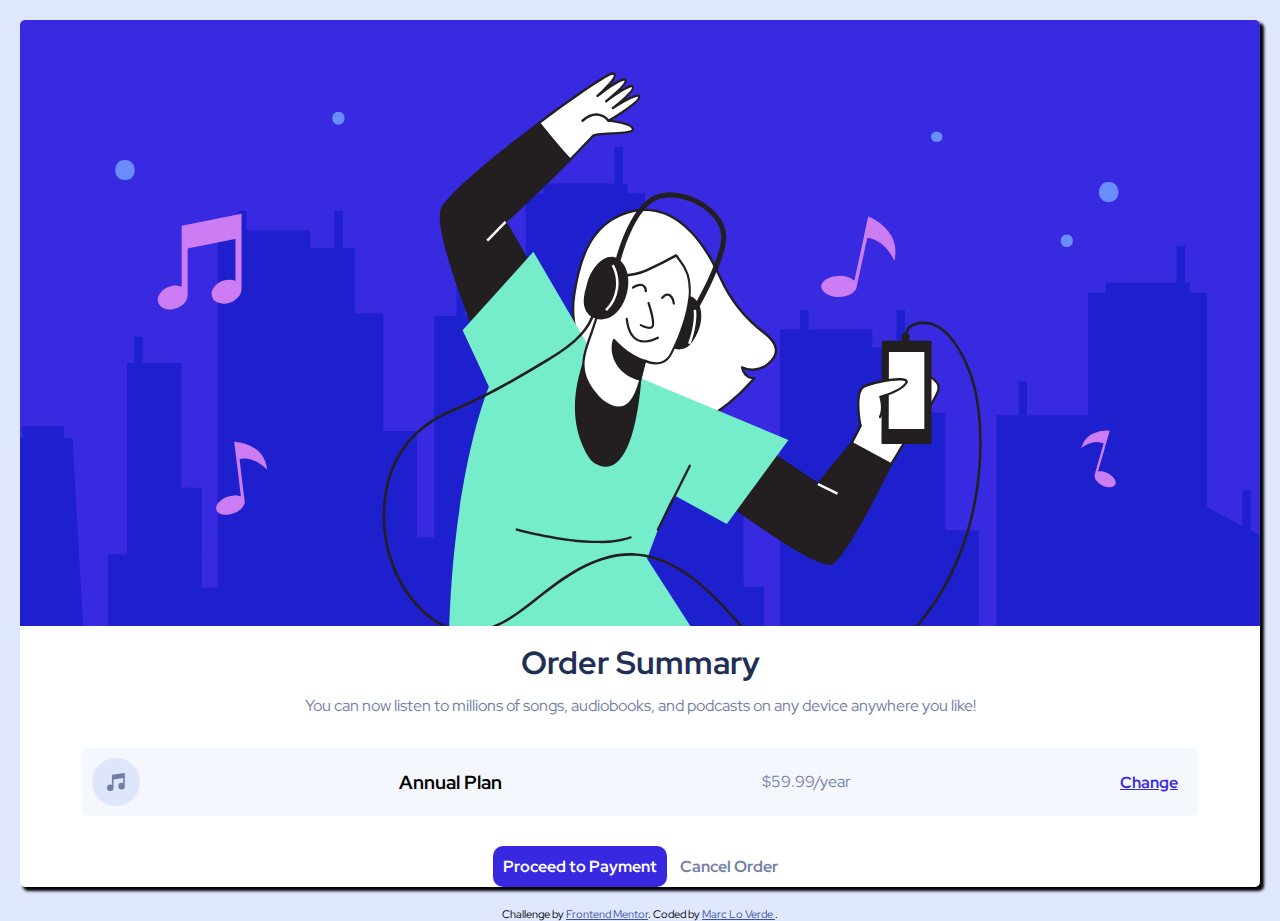
==== index.html @ dd8eca47 "updated" ====
<!DOCTYPE html>
<html lang="en">

<head>
  <meta charset="UTF-8">
  <meta name="viewport" content="width=device-width, initial-scale=1.0">
  <!-- displays site properly based on user's device -->
  <link rel="preconnect" href="https://fonts.googleapis.com">
  <link rel="preconnect" href="https://fonts.gstatic.com" crossorigin>
  <link rel="icon" type="image/png" sizes="32x32" href="./images/favicon-32x32.png">
  <link rel="stylesheet" href="styles.css">

  <title>Frontend Mentor | Order summary card</title>

</head>

<body>
  <div class="bg-image"></div>
  <div class="container">
    <img class="hero" src="images/illustration-hero.svg" alt="">
    <h1> Order Summary</h1>
    <p>You can now listen to millions of songs, audiobooks, and podcasts on any
      device anywhere you like!
    </p>
    <div>
      <article class="pricing">
      <img src="images/icon-music.svg" alt="">
        <h3>Annual Plan</h3>
        <p>$59.99/year</p>
        <button class="btn button-change">Change</button>
      </article>
    </div>
    <div class="buttons">
      <button class="btn button-proceed">Proceed to Payment</button>
      <button class="btn button-cancel">Cancel Order</button>
    </div>
  </div>
  <div class="attribution">
    Challenge by <a href="https://www.frontendmentor.io?ref=challenge" target="_blank">Frontend Mentor</a>.
    Coded by <a href="#"> Marc Lo Verde </a>.
  </div>
</body>

</html>
---- styles.css ----
/* import fonts Red Hat Display 500, 700, 900 */
@import url('https://fonts.googleapis.com/css2?family=Red+Hat+Display:wght@500;700;900&display=swap');


:root {
    /* pale blue */
    --clr--primary-color: hsl(225, 100%, 94%);
    /* bright blue */
    --clr--secondary-color: hsl(245, 75%, 52%);
    /* white */
    --clr--white: hsl(0, 0%, 100%);
    /* black */
    --clr--black: hsl(0, 0%, 0%);

    /* Neutral colors */
    --clr--very-pale-blue: hsl(225, 100%, 98%);
    --clr--desaturated-blue: hsl(224, 23%, 55%);
    --clr--dark-blue: hsl(223, 47%, 23%);


}

* {
    box-sizing: border-box;
    margin: 0;
    padding: 0;
}

img {
    max-width: 100%;
}

body {
    font-family: 'Red Hat Display', sans-serif;
    background-color: var(--clr--primary-color);
    text-align: center;
}

p {
    font-size: 1rem;
    line-height: 1.5;
    color: var(--clr--desaturated-blue);
}

button {
    font-family: inherit;
}

.bg-image {
    background-image: url('./images/pattern-background-mobile.svg') no-repeat center/cover;
    height: 25rem;
    position: absolute;
    top: 0;
    bottom: 0;
    left: 0;
    right: 0;
    z-index: -1;

}

.btn {
    cursor: pointer;
    transition: all 0.2s ease-in-out;
    border: none;
    padding: 0.313rem 0.625rem;
    border-radius: 0.625rem;
    font-size: 1rem;
    font-weight: bold;
}

.button-change {
    background-color: transparent;
    color: var(--clr--secondary-color);
    text-decoration: underline;
}

.button-change:hover {
    opacity: 0.7;
}

.button-proceed {
    background-color: var(--clr--secondary-color);
    color: var(--clr--white);
    padding: 0.625rem;
}

.button-proceed:hover {
    opacity: 0.7;
}

.button-cancel {
    background-color: transparent;
    color: var(--clr--desaturated-blue);
}

.button-cancel:hover {
    color: var(--clr--dark-blue);
}

.container {
    background-color: var(--clr--white);
    margin: 1.25rem;
    box-shadow: 0.188rem 0.188rem 0.188rem var(--clr--black);
    border-radius: 0.313rem;
    
}

.container img.hero {
    width: 100%;
    border-radius: 0.313rem 0.313rem 0 0;
}

.container h1 {
    color: var(--clr--dark-blue);
    margin: 0.625rem 0;
}

.container .pricing{
    display: flex;
    align-items: center;
    justify-content: space-between;
    margin: 1.875rem auto;
    padding: 0.625rem;
    background-color: var(--clr--very-pale-blue);
    width: 90%;
    border-radius: 0.313rem;

}

.container .pricing article {
    display: flex;
    align-items: center;
    justify-content: center;
}

.container .pricing article img {
    margin-right: 0.625rem;
}


h1 {
    color: var(--clr--dark-blue);
}

/* Attributions from challenge */

.attribution {
    font-size: 11px;
    text-align: center;
}

.attribution a {
    color: hsl(228, 45%, 44%);
}

@media (min-width: 48rem) {
    .bg-image {
        background-image: url('./images/pattern-background-desktop.svg')no-repeat center/cover;
        height: 50vh;
    }
}
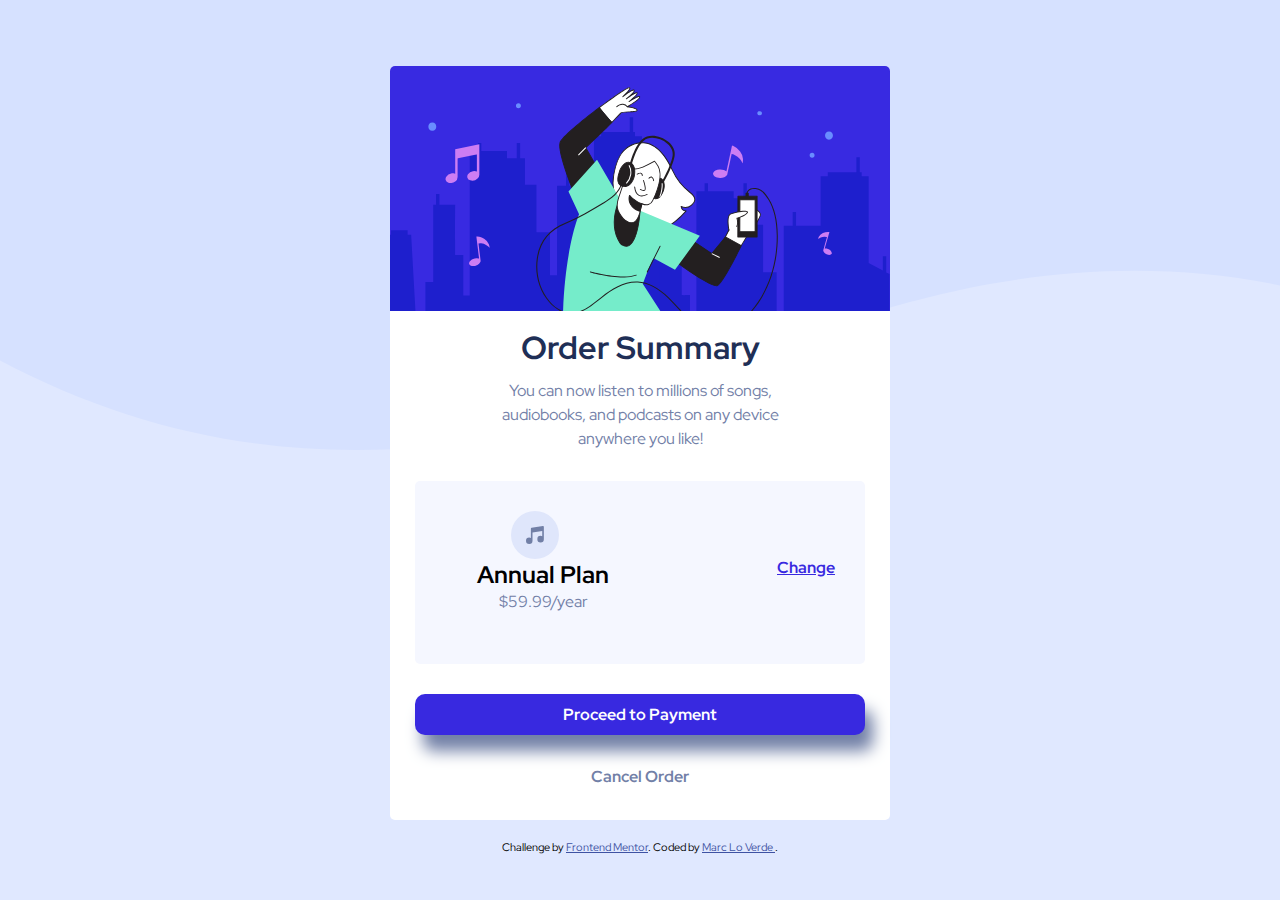
==== commit 40fb7ce3: "updated" ====
--- a/index.html
+++ b/index.html
@@ -19,16 +19,15 @@
   <div class="container">
     <img class="hero" src="images/illustration-hero.svg" alt="">
     <h1> Order Summary</h1>
-    <p>You can now listen to millions of songs, audiobooks, and podcasts on any
-      device anywhere you like!
-    </p>
-    <div>
+    <p class="description">You can now listen to millions of songs,<br> audiobooks, and podcasts on any
+      device <br> anywhere you like!</p>
+    <div class="pricing">
       <article class="pricing">
-      <img src="images/icon-music.svg" alt="">
-        <h3>Annual Plan</h3>
-        <p>$59.99/year</p>
-        <button class="btn button-change">Change</button>
+        <img src="images/icon-music.svg" alt="">
+        <h2>Annual Plan</h3>
+          <p class="price">$59.99/year</p>
       </article>
+      <button class="btn button-change">Change</button>
     </div>
     <div class="buttons">
       <button class="btn button-proceed">Proceed to Payment</button>
@@ -37,7 +36,7 @@
   </div>
   <div class="attribution">
     Challenge by <a href="https://www.frontendmentor.io?ref=challenge" target="_blank">Frontend Mentor</a>.
-    Coded by <a href="#"> Marc Lo Verde </a>.
+    Coded by <a href="https://www.mlv-online.com/"> Marc Lo Verde </a>.
   </div>
 </body>
 
--- a/styles.css
+++ b/styles.css
@@ -20,6 +20,7 @@
 
 }
 
+
 * {
     box-sizing: border-box;
     margin: 0;
@@ -31,9 +32,14 @@
 }
 
 body {
+    display: flex;
+    flex-direction: column;
+    align-items: center;
+    justify-content: center;
     font-family: 'Red Hat Display', sans-serif;
     background-color: var(--clr--primary-color);
     text-align: center;
+    min-height: 100vh;
 }
 
 p {
@@ -47,7 +53,9 @@
 }
 
 .bg-image {
-    background-image: url('./images/pattern-background-mobile.svg') no-repeat center/cover;
+    background-image: url(/images/pattern-background-mobile.svg);
+    background-repeat: no-repeat;
+    background-size: cover;
     height: 25rem;
     position: absolute;
     top: 0;
@@ -57,6 +65,71 @@
     z-index: -1;
 
 }
+
+/* "main" container */
+
+.container {
+    background-color: var(--clr--white);
+    margin: 1.25rem;
+    box-shadow: 0.5rem 1rem 1rem var(--clr--black 0.4); 
+    border-radius: 0.313rem;
+    padding-bottom: 1.25rem;
+
+}
+
+.container img.hero {
+    width: 100%;
+    border-radius: 0.313rem 0.313rem 0 0;
+}
+
+.container h1 {
+    color: var(--clr--dark-blue);
+    margin: 0.625rem 0;
+}
+
+.container p.description {
+    padding: 0 1.875rem;
+}
+
+.container .pricing {
+    display: flex;
+    align-items: center;
+    justify-content: space-between;
+    margin: 1.875rem auto;
+    padding-bottom: 0.625rem;
+    background-color: var(--clr--very-pale-blue);
+    width: 90%;
+    border-radius: 0.313rem;
+
+}
+
+.container .pricing article {
+    display: flex;
+    flex-direction: column;
+    align-items: center;
+    justify-content: center;
+    margin-right: 6rem;
+}
+
+.container .pricing article img {
+    margin-right: 1rem;
+}
+
+.container .pricing article p.price {
+    display: flex;
+    flex-direction: column;
+    align-items: center;
+    justify-content: center;
+}
+
+.container .buttons {
+    display: flex;
+    flex-direction: column;
+    align-items: center;
+    justify-content: center;
+}
+
+/* Buttons */
 
 .btn {
     cursor: pointer;
@@ -72,6 +145,7 @@
     background-color: transparent;
     color: var(--clr--secondary-color);
     text-decoration: underline;
+    margin-right: 1.25rem;
 }
 
 .button-change:hover {
@@ -79,9 +153,12 @@
 }
 
 .button-proceed {
+    box-shadow: 0.5rem 1rem 1rem var(--clr--desaturated-blue); 
     background-color: var(--clr--secondary-color);
     color: var(--clr--white);
     padding: 0.625rem;
+    margin-bottom: 1.625rem;
+    width: 90%;
 }
 
 .button-proceed:hover {
@@ -91,54 +168,10 @@
 .button-cancel {
     background-color: transparent;
     color: var(--clr--desaturated-blue);
+    margin-bottom: 0.5rem;
 }
 
 .button-cancel:hover {
-    color: var(--clr--dark-blue);
-}
-
-.container {
-    background-color: var(--clr--white);
-    margin: 1.25rem;
-    box-shadow: 0.188rem 0.188rem 0.188rem var(--clr--black);
-    border-radius: 0.313rem;
-    
-}
-
-.container img.hero {
-    width: 100%;
-    border-radius: 0.313rem 0.313rem 0 0;
-}
-
-.container h1 {
-    color: var(--clr--dark-blue);
-    margin: 0.625rem 0;
-}
-
-.container .pricing{
-    display: flex;
-    align-items: center;
-    justify-content: space-between;
-    margin: 1.875rem auto;
-    padding: 0.625rem;
-    background-color: var(--clr--very-pale-blue);
-    width: 90%;
-    border-radius: 0.313rem;
-
-}
-
-.container .pricing article {
-    display: flex;
-    align-items: center;
-    justify-content: center;
-}
-
-.container .pricing article img {
-    margin-right: 0.625rem;
-}
-
-
-h1 {
     color: var(--clr--dark-blue);
 }
 
@@ -155,7 +188,11 @@
 
 @media (min-width: 48rem) {
     .bg-image {
-        background-image: url('./images/pattern-background-desktop.svg')no-repeat center/cover;
+        background-image: url(/images/pattern-background-desktop.svg);
         height: 50vh;
     }
+
+    .container {
+        width: 31.25rem;
+    }
 }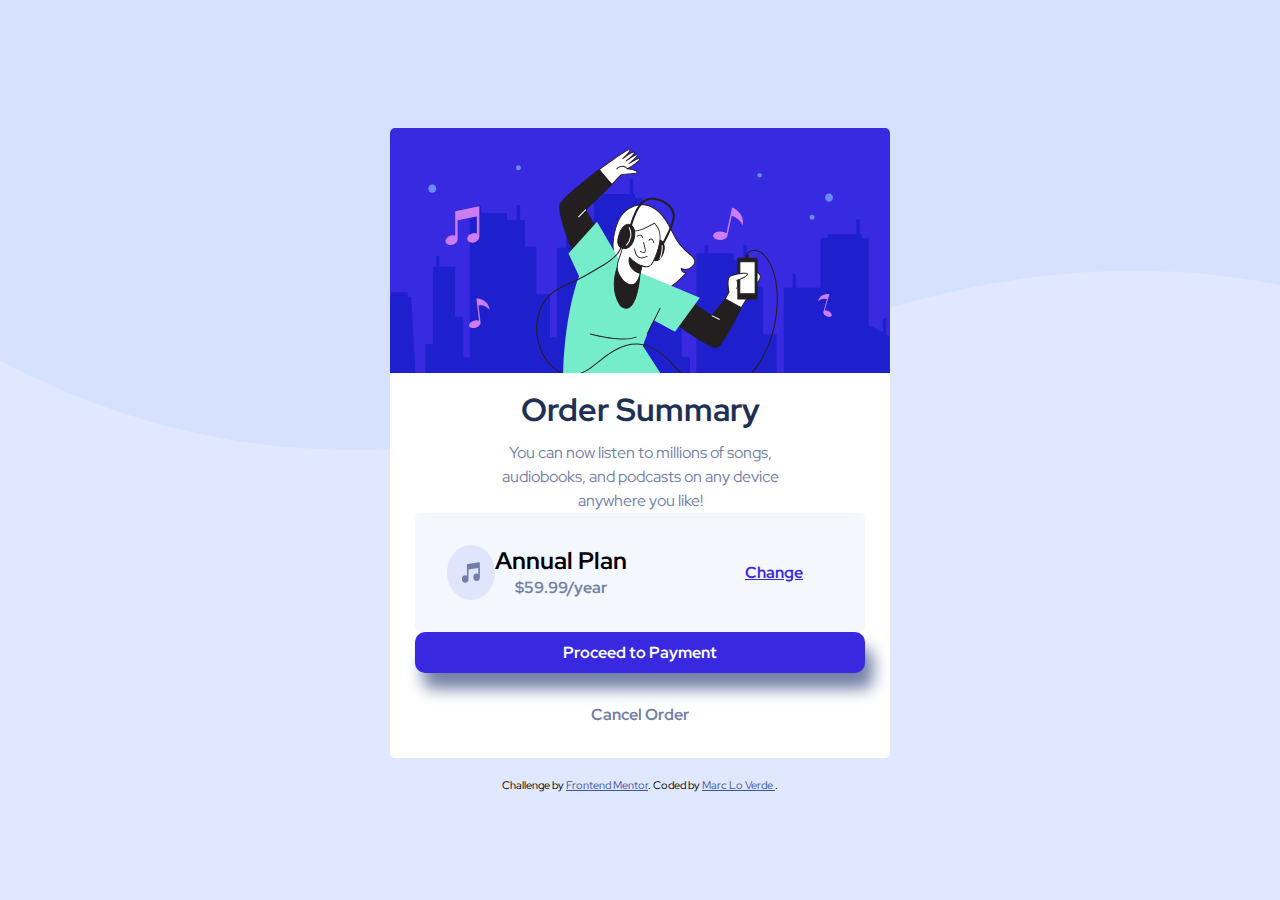
==== commit 27a5dbbe: "update" ====
--- a/index.html
+++ b/index.html
@@ -21,13 +21,16 @@
     <h1> Order Summary</h1>
     <p class="description">You can now listen to millions of songs,<br> audiobooks, and podcasts on any
       device <br> anywhere you like!</p>
-    <div class="pricing">
+    <div>
       <article class="pricing">
-        <img src="images/icon-music.svg" alt="">
-        <h2>Annual Plan</h3>
-          <p class="price">$59.99/year</p>
+        <article class="box">
+          <img src="images/icon-music.svg" alt="">
+          <h2>Annual Plan
+            <p>$59.99/year</p>
+          </h2>
+        </article>
+        <button class="btn button-change">Change</button>
       </article>
-      <button class="btn button-change">Change</button>
     </div>
     <div class="buttons">
       <button class="btn button-proceed">Proceed to Payment</button>
--- a/styles.css
+++ b/styles.css
@@ -71,7 +71,7 @@
 .container {
     background-color: var(--clr--white);
     margin: 1.25rem;
-    box-shadow: 0.5rem 1rem 1rem var(--clr--black 0.4); 
+    box-shadow: 0.5rem 1rem 1rem var(--clr--black 0.4);
     border-radius: 0.313rem;
     padding-bottom: 1.25rem;
 
@@ -92,34 +92,38 @@
 }
 
 .container .pricing {
+    padding: 2rem;
+    margin: auto;
     display: flex;
     align-items: center;
     justify-content: space-between;
-    margin: 1.875rem auto;
-    padding-bottom: 0.625rem;
     background-color: var(--clr--very-pale-blue);
     width: 90%;
     border-radius: 0.313rem;
 
 }
 
-.container .pricing article {
-    display: flex;
-    flex-direction: column;
-    align-items: center;
-    justify-content: center;
-    margin-right: 6rem;
-}
-
-.container .pricing article img {
-    margin-right: 1rem;
-}
-
-.container .pricing article p.price {
-    display: flex;
-    flex-direction: column;
-    align-items: center;
-    justify-content: center;
+.container .pricing .box {
+    display: inline-flex;
+    justify-content: space-between;
+    margin: 0;
+    padding : 0;
+}
+
+.container .pricing .box article img {
+    display: flex;
+    margin: 0;
+    padding : 0;
+}
+
+.container .pricing .box article h2 {
+    display: flex;
+    margin: 0;
+    padding : 0;
+}
+
+.container .pricing .box article p {
+    display: flex;
 }
 
 .container .buttons {
@@ -153,7 +157,7 @@
 }
 
 .button-proceed {
-    box-shadow: 0.5rem 1rem 1rem var(--clr--desaturated-blue); 
+    box-shadow: 0.5rem 1rem 1rem var(--clr--desaturated-blue);
     background-color: var(--clr--secondary-color);
     color: var(--clr--white);
     padding: 0.625rem;
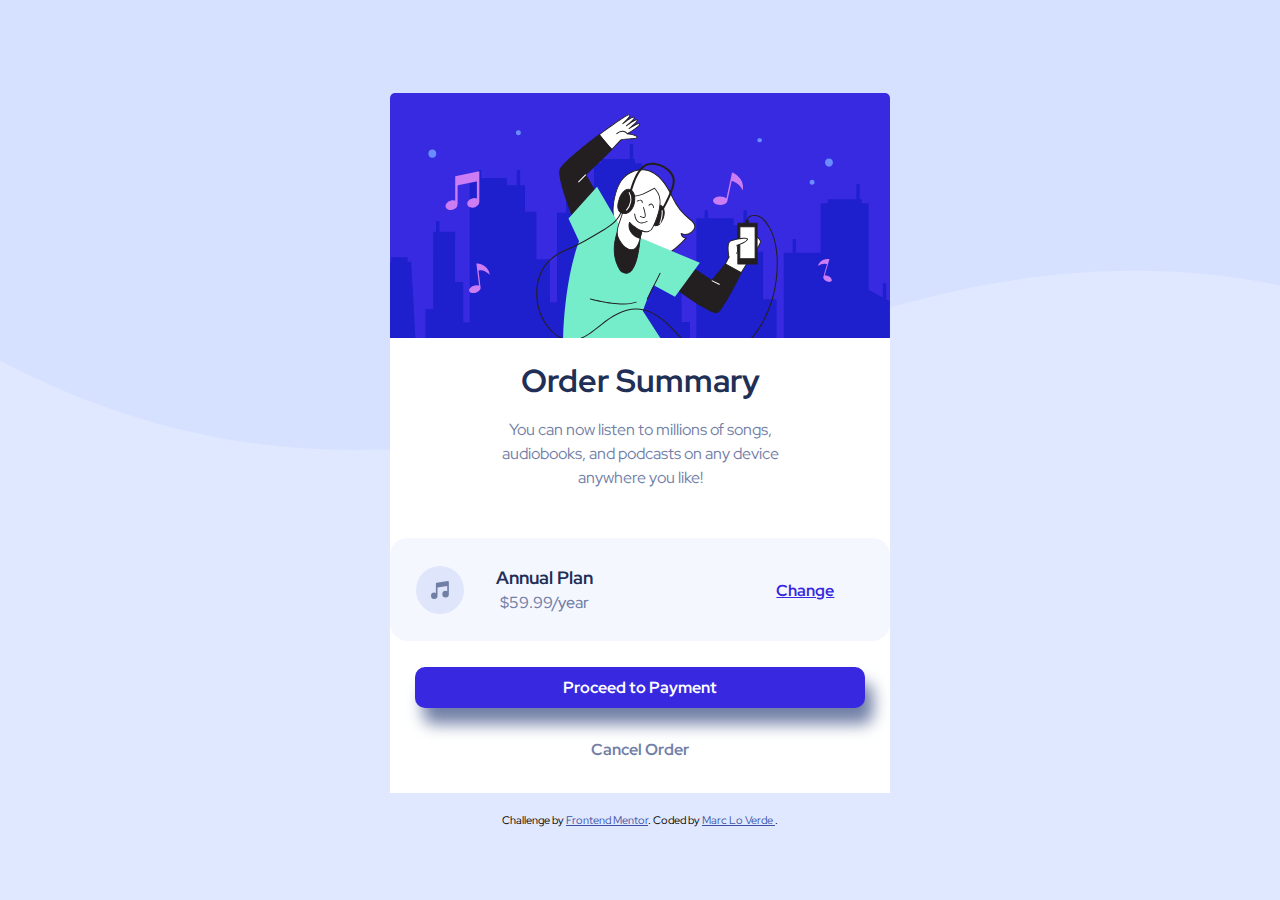
==== commit cb9d2253: "Final Version" ====
--- a/index.html
+++ b/index.html
@@ -21,17 +21,18 @@
     <h1> Order Summary</h1>
     <p class="description">You can now listen to millions of songs,<br> audiobooks, and podcasts on any
       device <br> anywhere you like!</p>
-    <div>
-      <article class="pricing">
-        <article class="box">
-          <img src="images/icon-music.svg" alt="">
-          <h2>Annual Plan
-            <p>$59.99/year</p>
-          </h2>
-        </article>
-        <button class="btn button-change">Change</button>
-      </article>
-    </div>
+      <div class="container-service">
+        <img src="./images/icon-music.svg" alt="">
+        <div class="selected-service">
+          <p class="selected-plan">
+            Annual Plan
+          </p>
+          <p class="plan-price">$59.99/year</p>
+        </div>
+        <button class="btn button-change">
+          Change
+        </button>
+      </div>
     <div class="buttons">
       <button class="btn button-proceed">Proceed to Payment</button>
       <button class="btn button-cancel">Cancel Order</button>
--- a/styles.css
+++ b/styles.css
@@ -72,66 +72,53 @@
     background-color: var(--clr--white);
     margin: 1.25rem;
     box-shadow: 0.5rem 1rem 1rem var(--clr--black 0.4);
-    border-radius: 0.313rem;
+    border-radius: 0.313rem 0.313rem 0 0;
     padding-bottom: 1.25rem;
+    overflow: hidden;
 
 }
 
 .container img.hero {
     width: 100%;
-    border-radius: 0.313rem 0.313rem 0 0;
+    
 }
 
 .container h1 {
     color: var(--clr--dark-blue);
     margin: 0.625rem 0;
+    margin-top: 1rem;
+    margin-bottom: 1rem;
 }
 
 .container p.description {
     padding: 0 1.875rem;
+    margin-top: 1rem;
+    margin-bottom: 3rem;
 }
 
-.container .pricing {
-    padding: 2rem;
-    margin: auto;
-    display: flex;
+/* Services and pricing */
+
+.container-service {
+    background: var(--clr--very-pale-blue);
+    width: 100%;
+    border-radius: 1.1rem;
+    padding: 1.7rem 1.6rem 1.6rem;
+    display: grid;
+    grid: 1fr / max-content max-content 1fr;
     align-items: center;
-    justify-content: space-between;
-    background-color: var(--clr--very-pale-blue);
-    width: 90%;
-    border-radius: 0.313rem;
+    gap: 2rem;
+  }
 
-}
+  p.selected-plan {
+    color: var(--clr--dark-blue);
+    font-weight: 700;
+    font-size: 1.1rem;
+  }
 
-.container .pricing .box {
-    display: inline-flex;
-    justify-content: space-between;
-    margin: 0;
-    padding : 0;
-}
+  p.plan-price{
+    font-weight: 500;
 
-.container .pricing .box article img {
-    display: flex;
-    margin: 0;
-    padding : 0;
-}
-
-.container .pricing .box article h2 {
-    display: flex;
-    margin: 0;
-    padding : 0;
-}
-
-.container .pricing .box article p {
-    display: flex;
-}
-
-.container .buttons {
-    display: flex;
-    flex-direction: column;
-    align-items: center;
-    justify-content: center;
-}
+  }
 
 /* Buttons */
 
@@ -150,6 +137,7 @@
     color: var(--clr--secondary-color);
     text-decoration: underline;
     margin-right: 1.25rem;
+    justify-self: end;
 }
 
 .button-change:hover {
@@ -161,6 +149,7 @@
     background-color: var(--clr--secondary-color);
     color: var(--clr--white);
     padding: 0.625rem;
+    margin-top: 1.625rem;
     margin-bottom: 1.625rem;
     width: 90%;
 }
@@ -199,4 +188,6 @@
     .container {
         width: 31.25rem;
     }
-}+}
+
+
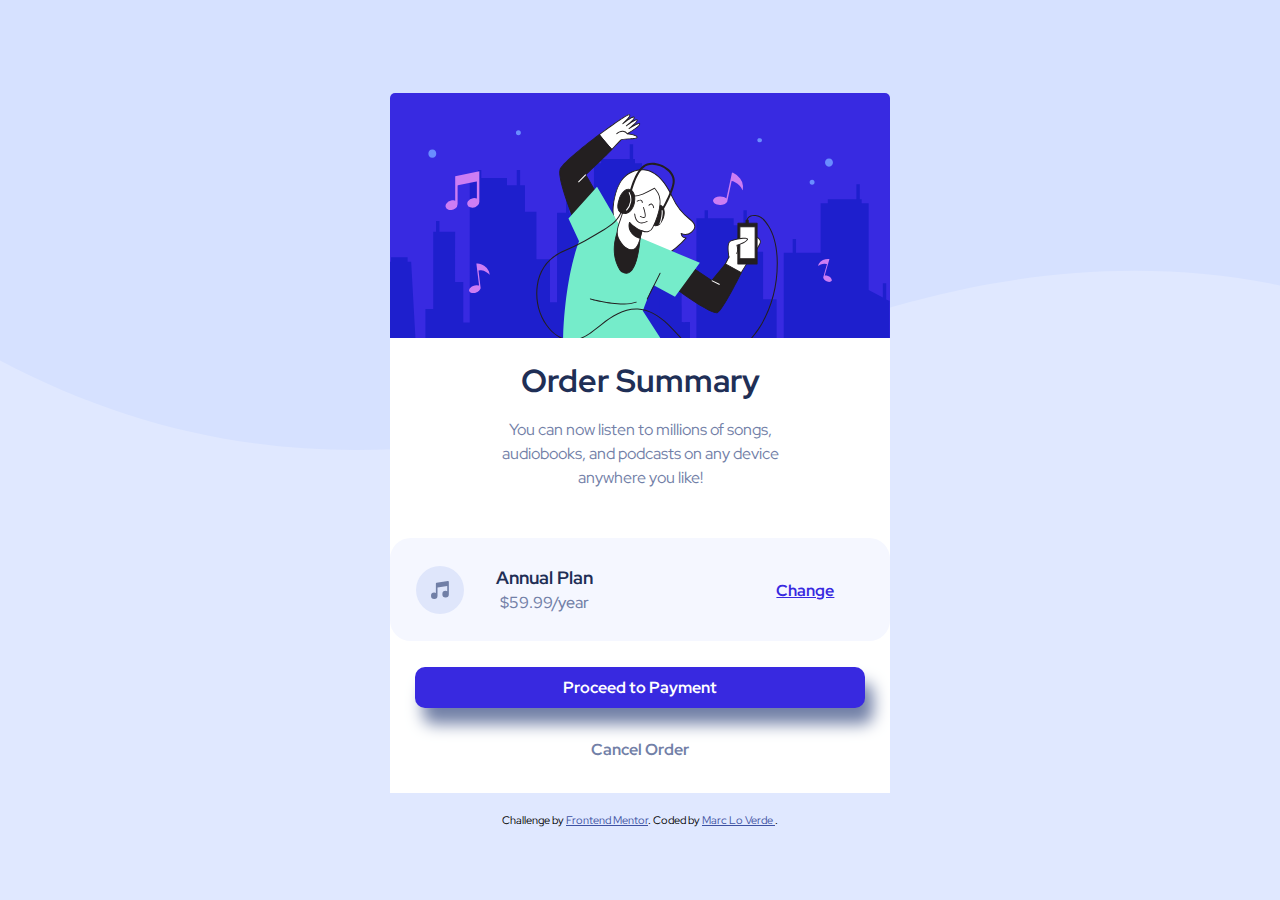
==== commit d43aadb8: "Updated" ====
--- a/index.html
+++ b/index.html
@@ -12,7 +12,7 @@
 
   <title>Frontend Mentor | Order summary card</title>
 
-</head>
+</head> 
 
 <body>
   <div class="bg-image"></div>
--- a/styles.css
+++ b/styles.css
@@ -101,7 +101,7 @@
 .container-service {
     background: var(--clr--very-pale-blue);
     width: 100%;
-    border-radius: 1.1rem;
+    border-radius: 1.3rem;
     padding: 1.7rem 1.6rem 1.6rem;
     display: grid;
     grid: 1fr / max-content max-content 1fr;
